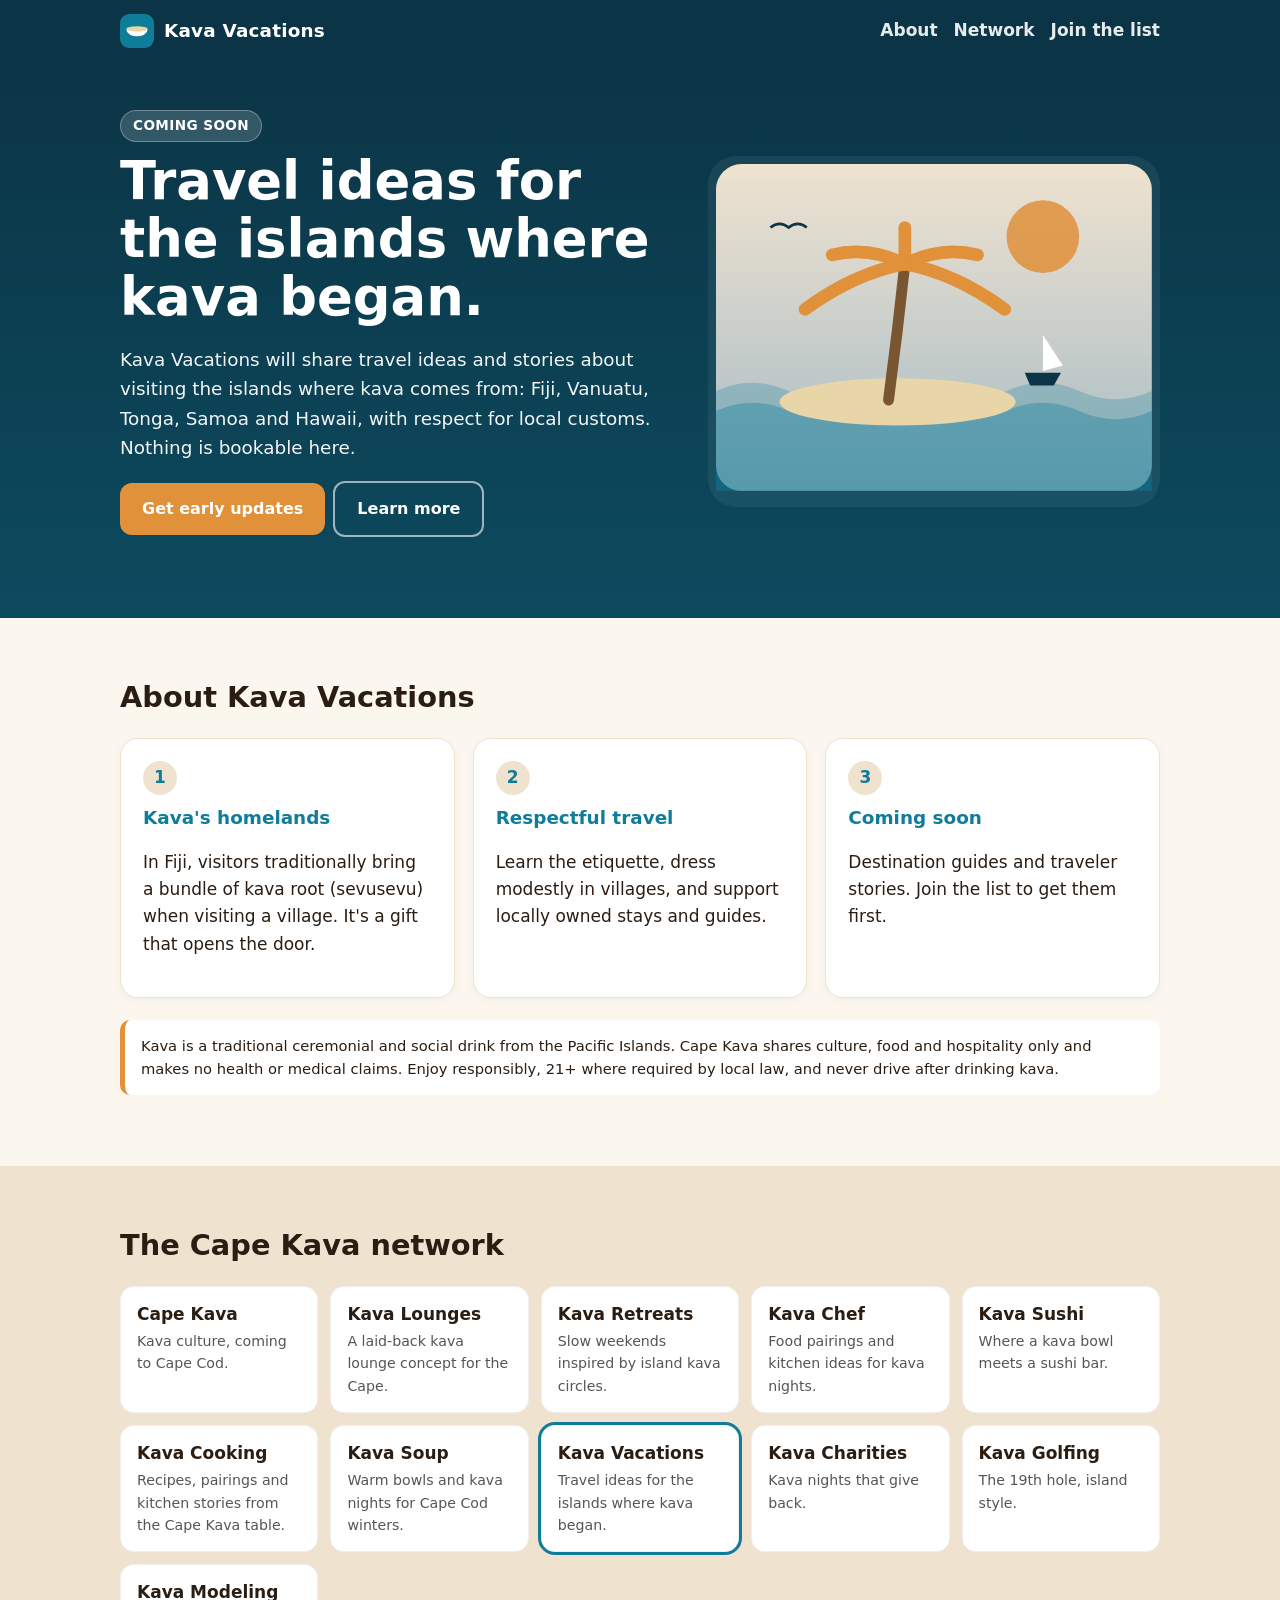
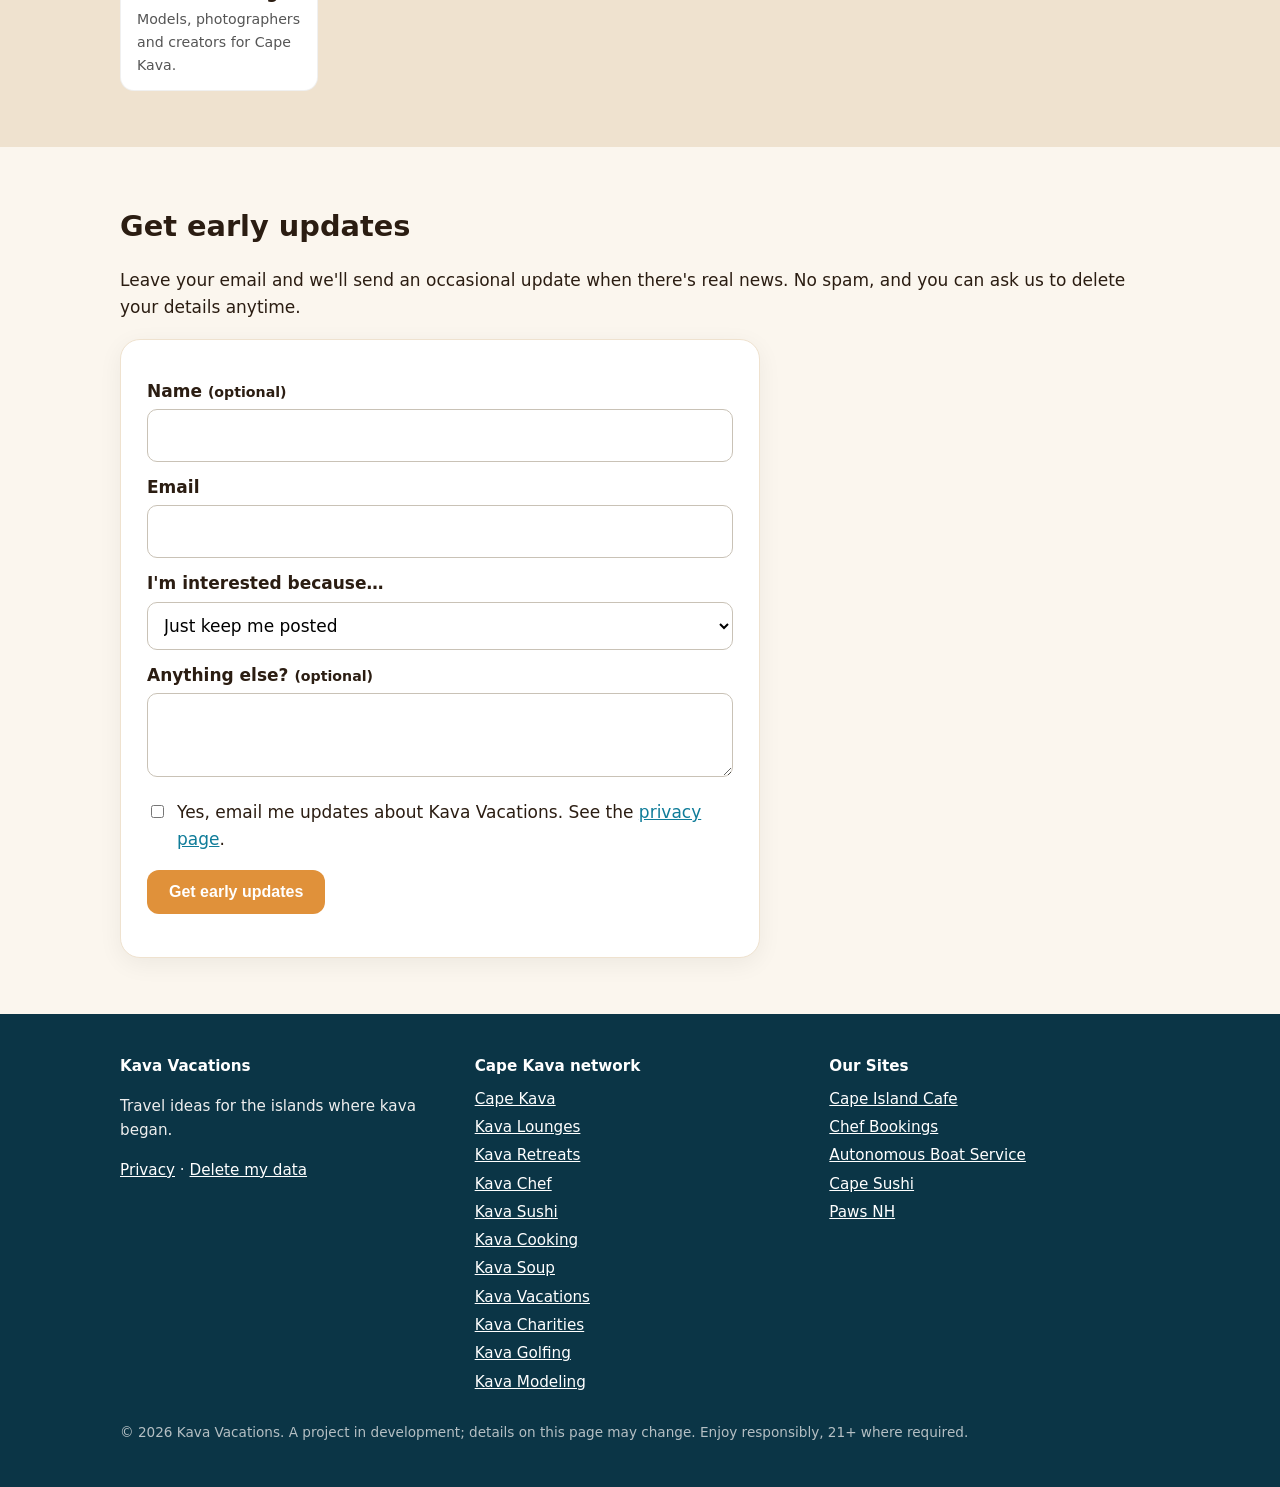
==== index.html @ c7f7d761 "Landing page from domain batch generator" ====
<!doctype html>
<html lang="en">
<head>
<meta charset="utf-8">
<meta name="viewport" content="width=device-width,initial-scale=1">
<title>Kava Vacations: Travel ideas for the islands where kava began.</title>
<meta name="description" content="Travel ideas for the islands where kava began. Kava Vacations will share travel ideas and stories about visiting the islands where kava comes from: Fiji, Vanuatu, Tonga, Samoa and Hawaii, with respect for local customs.">
<link rel="canonical" href="https://platinum00001.github.io/kavavacations.com/">
<meta name="theme-color" content="#0b3546">
<meta property="og:type" content="website">
<meta property="og:site_name" content="Kava Vacations">
<meta property="og:title" content="Kava Vacations: Travel ideas for the islands where kava began.">
<meta property="og:description" content="Travel ideas for the islands where kava began. Kava Vacations will share travel ideas and stories about visiting the islands where kava comes from: Fiji, Vanuatu, Tonga, Samoa and Hawaii, with respect for local customs.">
<meta property="og:url" content="https://platinum00001.github.io/kavavacations.com/">
<meta property="og:image" content="https://platinum00001.github.io/kavavacations.com/og.png">
<meta property="og:image:width" content="1200"><meta property="og:image:height" content="630">
<meta name="twitter:card" content="summary_large_image">
<meta name="twitter:title" content="Kava Vacations: Travel ideas for the islands where kava began.">
<meta name="twitter:description" content="Travel ideas for the islands where kava began. Kava Vacations will share travel ideas and stories about visiting the islands where kava comes from: Fiji, Vanuatu, Tonga, Samoa and Hawaii, with respect for local customs.">
<meta name="twitter:image" content="https://platinum00001.github.io/kavavacations.com/og.png">
<link rel="icon" href="favicon.svg" type="image/svg+xml">
<link rel="icon" href="favicon-32.png" sizes="32x32" type="image/png">
<link rel="apple-touch-icon" href="apple-touch-icon.png">
<link rel="manifest" href="site.webmanifest">
<link rel="stylesheet" href="css/style.css">
</head>
<body>
<header class="top"><div class="wrap">
<a class="brand" href="./"><img src="favicon.svg" alt="" width="34" height="34">Kava Vacations</a>
<nav><a href="./#about" class="opt">About</a><a href="./#network" class="opt">Network</a><a href="./#join">Join the list</a></nav>
</div></header>
<main>
<section class="hero"><div class="wrap">
<div><span class="badge">Coming soon</span><h1>Travel ideas for the islands where kava began.</h1><p class="lead">Kava Vacations will share travel ideas and stories about visiting the islands where kava comes from: Fiji, Vanuatu, Tonga, Samoa and Hawaii, with respect for local customs. Nothing is bookable here.</p>
<p><a class="btn" href="#join">Get early updates</a><a class="btn ghost" href="#about">Learn more</a></p></div>
<div class="art"><svg viewBox="0 0 480 360" xmlns="http://www.w3.org/2000/svg" role="img" aria-hidden="true"><defs><linearGradient id="sky" x1="0" y1="0" x2="0" y2="1"><stop offset="0" stop-color="#efe2cf"/><stop offset="1" stop-color="#ffffff" stop-opacity="0.6"/></linearGradient></defs><rect width="480" height="360" rx="28" fill="url(#sky)"/><circle cx="360" cy="80" r="40" fill="#e0913a" opacity=".85"/><path d="M0 250 q40 -18 80 0 t80 0 t80 0 t80 0 t80 0 t80 0 v110 h-480z" fill="#0f7c99" opacity=".25"/><path d="M0 272 q40 -18 80 0 t80 0 t80 0 t80 0 t80 0 t80 0 v88 h-480z" fill="#0f7c99" opacity=".35"/><ellipse cx="200" cy="262" rx="130" ry="26" fill="#e9d6a8"/><path d="M190 260 q10 -75.0 18 -150" stroke="#7a5532" stroke-width="12" fill="none" stroke-linecap="round"/><path d="M208 110 q-40 -20 -80 -10" stroke="#e0913a" stroke-width="14" fill="none" stroke-linecap="round"/><path d="M208 110 q40 -20 80 -10" stroke="#e0913a" stroke-width="14" fill="none" stroke-linecap="round"/><path d="M208 110 q-55 10 -110 50" stroke="#e0913a" stroke-width="14" fill="none" stroke-linecap="round"/><path d="M208 110 q55 10 110 50" stroke="#e0913a" stroke-width="14" fill="none" stroke-linecap="round"/><path d="M208 110 q0 -35 0 -40" stroke="#e0913a" stroke-width="14" fill="none" stroke-linecap="round"/><path d="M340 230 l40 0 l-8 14 h-26z" fill="#0b3546"/><path d="M360 228 v-40 l22 34z" fill="#fff"/><path d="M60 70 q10 -8 20 0 q10 -8 20 0" stroke="#0b3546" stroke-width="3" fill="none"/></svg></div>
</div></section>
<section id="about"><div class="wrap"><h2>About Kava Vacations</h2><div class="cards"><div class="card"><span class="n">1</span><h3>Kava&#x27;s homelands</h3><p>In Fiji, visitors traditionally bring a bundle of kava root (sevusevu) when visiting a village. It&#x27;s a gift that opens the door.</p></div><div class="card"><span class="n">2</span><h3>Respectful travel</h3><p>Learn the etiquette, dress modestly in villages, and support locally owned stays and guides.</p></div><div class="card"><span class="n">3</span><h3>Coming soon</h3><p>Destination guides and traveler stories. Join the list to get them first.</p></div></div><p class="note">Kava is a traditional ceremonial and social drink from the Pacific Islands. Cape Kava shares culture, food and hospitality only and makes no health or medical claims. Enjoy responsibly, 21+ where required by local law, and never drive after drinking kava.</p></div></section>
<section class="band" id="network"><div class="wrap"><h2>The Cape Kava network</h2><div class="net"><a href="https://platinum00001.github.io/kapekava.com/">Cape Kava<small>Kava culture, coming to Cape Cod.</small></a><a href="https://platinum00001.github.io/kavalounges.com/">Kava Lounges<small>A laid-back kava lounge concept for the Cape.</small></a><a href="https://platinum00001.github.io/kavaretreats.com/">Kava Retreats<small>Slow weekends inspired by island kava circles.</small></a><a href="https://platinum00001.github.io/kavachef.com/">Kava Chef<small>Food pairings and kitchen ideas for kava nights.</small></a><a href="https://platinum00001.github.io/kavasushi.com/">Kava Sushi<small>Where a kava bowl meets a sushi bar.</small></a><a href="https://platinum00001.github.io/kavacooking.com/">Kava Cooking<small>Recipes, pairings and kitchen stories from the Cape Kava table.</small></a><a href="https://platinum00001.github.io/kavasoup.com/">Kava Soup<small>Warm bowls and kava nights for Cape Cod winters.</small></a><a href="https://platinum00001.github.io/kavavacations.com/" class="here" aria-current="page">Kava Vacations<small>Travel ideas for the islands where kava began.</small></a><a href="https://platinum00001.github.io/kavacharities.com/">Kava Charities<small>Kava nights that give back.</small></a><a href="https://platinum00001.github.io/kavagolfing.com/">Kava Golfing<small>The 19th hole, island style.</small></a><a href="https://platinum00001.github.io/kavamodeling.com/">Kava Modeling<small>Models, photographers and creators for Cape Kava.</small></a></div></div></section>
<section id="join"><div class="wrap"><h2>Get early updates</h2>
<p>Leave your email and we'll send an occasional update when there's real news. No spam, and you can ask us to delete your details anytime.</p>
<form class="signup" id="signup" novalidate>
<label for="f-name">Name <small>(optional)</small></label><input id="f-name" name="name" type="text" maxlength="120" autocomplete="name">
<label for="f-email">Email</label><input id="f-email" name="email" type="email" maxlength="200" required autocomplete="email">
<label for="f-interest">I'm interested because…</label><select id="f-interest" name="interest"><option>Just keep me posted</option><option>Send me destination guides</option><option>I&#x27;d join a group trip someday</option><option>I&#x27;ve traveled there and want to share</option></select>
<label for="f-note">Anything else? <small>(optional)</small></label><textarea id="f-note" name="note" maxlength="600"></textarea>
<div class="hp" aria-hidden="true"><label for="f-web">Website</label><input id="f-web" name="website_url" type="text" tabindex="-1" autocomplete="off"></div>
<label class="check"><input type="checkbox" name="consent" required> <span>Yes, email me updates about Kava Vacations. See the <a href="privacy.html">privacy page</a>.</span></label>
<p><button class="btn" type="submit">Get early updates</button></p>
<div class="msg" id="signup-msg" role="status" aria-live="polite"></div>
</form></div></section>
</main>
<footer><div class="wrap">
<div class="cols">
<div><h4>Kava Vacations</h4><p>Travel ideas for the islands where kava began.</p><p><a href="privacy.html">Privacy</a> · <a href="privacy.html#data-deletion">Delete my data</a></p></div>
<div><h4>Cape Kava network</h4><ul><li><a href="https://platinum00001.github.io/kapekava.com/">Cape Kava</a></li><li><a href="https://platinum00001.github.io/kavalounges.com/">Kava Lounges</a></li><li><a href="https://platinum00001.github.io/kavaretreats.com/">Kava Retreats</a></li><li><a href="https://platinum00001.github.io/kavachef.com/">Kava Chef</a></li><li><a href="https://platinum00001.github.io/kavasushi.com/">Kava Sushi</a></li><li><a href="https://platinum00001.github.io/kavacooking.com/">Kava Cooking</a></li><li><a href="https://platinum00001.github.io/kavasoup.com/">Kava Soup</a></li><li><a href="https://platinum00001.github.io/kavavacations.com/">Kava Vacations</a></li><li><a href="https://platinum00001.github.io/kavacharities.com/">Kava Charities</a></li><li><a href="https://platinum00001.github.io/kavagolfing.com/">Kava Golfing</a></li><li><a href="https://platinum00001.github.io/kavamodeling.com/">Kava Modeling</a></li></ul></div><div><h4>Our Sites</h4><ul><li><a href="https://capeislandcafe.com/">Cape Island Cafe</a></li><li><a href="https://chefbookings.org/">Chef Bookings</a></li><li><a href="https://platinum00001.github.io/autonomousboatservice.com/">Autonomous Boat Service</a></li><li><a href="https://platinum00001.github.io/capesushi.com/">Cape Sushi</a></li><li><a href="https://platinum00001.github.io/pawsnh.com/">Paws NH</a></li></ul></div>
</div>
<p class="fine">© 2026 Kava Vacations. A project in development; details on this page may change. Enjoy responsibly, 21+ where required.</p>
</div></footer>
<script type="application/ld+json">{"@context": "https://schema.org", "@type": "WebSite", "name": "Kava Vacations", "url": "https://platinum00001.github.io/kavavacations.com/", "description": "Travel ideas for the islands where kava began."}</script>
<script src="config.js"></script><script src="js/form.js"></script>
</body></html>
---- css/style.css ----
:root{--bg:#fbf6ee;--ink:#2b1d12;--accent:#0f7c99;--accent2:#e0913a;--soft:#efe2cf;--hero:#0b3546}
*{box-sizing:border-box}html{scroll-behavior:smooth}
body{margin:0;font:17px/1.6 system-ui,-apple-system,"Segoe UI",Roboto,Helvetica,Arial,sans-serif;color:var(--ink);background:var(--bg)}
a{color:var(--accent)}img,svg{max-width:100%;height:auto}
.wrap{max-width:1080px;margin:0 auto;padding:0 20px}
header.top{background:var(--hero);color:#fff}
header.top .wrap{display:flex;align-items:center;justify-content:space-between;gap:12px;padding-top:14px;padding-bottom:14px}
.brand{display:flex;align-items:center;gap:10px;color:#fff;text-decoration:none;font-weight:800;font-size:1.15rem;letter-spacing:.2px}
.brand img{width:34px;height:34px;border-radius:9px}
header.top nav a{color:#fff;opacity:.9;margin-left:16px;text-decoration:none;font-weight:600}
header.top nav a:hover{opacity:1;text-decoration:underline}
.hero{background:linear-gradient(180deg,var(--hero),color-mix(in srgb,var(--hero) 70%,var(--accent)));color:#fff;padding:48px 0 64px}
.hero .wrap{display:grid;grid-template-columns:1.1fr .9fr;gap:36px;align-items:center}
.hero h1{font-size:clamp(2rem,4.6vw,3.3rem);line-height:1.1;margin:.2em 0 .3em}
.hero p.lead{font-size:1.15rem;opacity:.95;max-width:38em}
.badge{display:inline-block;background:rgba(255,255,255,.16);border:1px solid rgba(255,255,255,.3);padding:4px 12px;border-radius:99px;font-size:.85rem;font-weight:700;letter-spacing:.4px;text-transform:uppercase}
.btn{display:inline-block;background:var(--accent2);color:#fff;font-weight:700;padding:13px 22px;border-radius:12px;text-decoration:none;border:0;cursor:pointer;font-size:1rem}
.btn:hover{filter:brightness(1.08)}
.btn.ghost{background:transparent;border:2px solid rgba(255,255,255,.6);margin-left:8px}
.art{background:rgba(255,255,255,.06);border-radius:28px;padding:8px}
section{padding:56px 0}
section h2{font-size:1.8rem;margin:0 0 18px}
.cards{display:grid;grid-template-columns:repeat(auto-fit,minmax(230px,1fr));gap:18px}
.card{background:#fff;border:1px solid var(--soft);border-radius:18px;padding:22px;box-shadow:0 2px 10px rgba(0,0,0,.04)}
.card h3{margin:.1em 0 .4em;font-size:1.15rem;color:var(--accent)}
.card .n{display:inline-grid;place-items:center;width:34px;height:34px;border-radius:50%;background:var(--soft);color:var(--accent);font-weight:800;margin-bottom:6px}
.band{background:var(--soft)}
.net{display:grid;grid-template-columns:repeat(auto-fit,minmax(180px,1fr));gap:12px}
.net a{display:block;background:#fff;border-radius:14px;padding:14px 16px;text-decoration:none;color:var(--ink);border:1px solid rgba(0,0,0,.06);font-weight:700}
.net a small{display:block;font-weight:400;color:#555;margin-top:2px}
.net a.here{outline:3px solid var(--accent);pointer-events:none}
form.signup{background:#fff;border-radius:20px;padding:26px;border:1px solid var(--soft);max-width:640px;box-shadow:0 6px 24px rgba(0,0,0,.06)}
form.signup label{display:block;font-weight:700;margin:12px 0 4px}
form.signup input[type=text],form.signup input[type=email],form.signup select,form.signup textarea{width:100%;padding:12px;border:1px solid #c9c2b6;border-radius:10px;font:inherit;background:#fff}
form.signup textarea{min-height:84px}
form.signup .check{display:flex;gap:10px;align-items:flex-start;font-weight:400;margin-top:14px}
form.signup .check input{margin-top:6px}
.hp{position:absolute!important;left:-9999px!important;width:1px;height:1px;overflow:hidden}
.msg{margin-top:14px;padding:12px 14px;border-radius:10px;display:none}
.msg.ok{display:block;background:#e6f4ea;color:#1e5b2f}.msg.err{display:block;background:#fdecea;color:#8a1c12}
.note{font-size:.92rem;background:#fff;border-left:5px solid var(--accent2);padding:14px 16px;border-radius:10px;margin-top:22px}
footer{background:var(--hero);color:#eee;padding:40px 0 30px;font-size:.95rem}
footer a{color:#fff}
footer .cols{display:grid;grid-template-columns:repeat(auto-fit,minmax(220px,1fr));gap:24px}
footer h4{margin:0 0 8px;color:#fff}
footer ul{list-style:none;padding:0;margin:0}footer li{margin:4px 0}
footer .fine{opacity:.75;margin-top:24px;font-size:.85rem}
.prose{max-width:760px}.prose h2{margin-top:1.4em}
@media (max-width:820px){.hero .wrap{grid-template-columns:1fr}.art{max-width:420px}header.top nav a{margin-left:10px;font-size:.92rem}}
@media (max-width:480px){header.top nav .opt{display:none}.btn.ghost{margin:10px 0 0}}
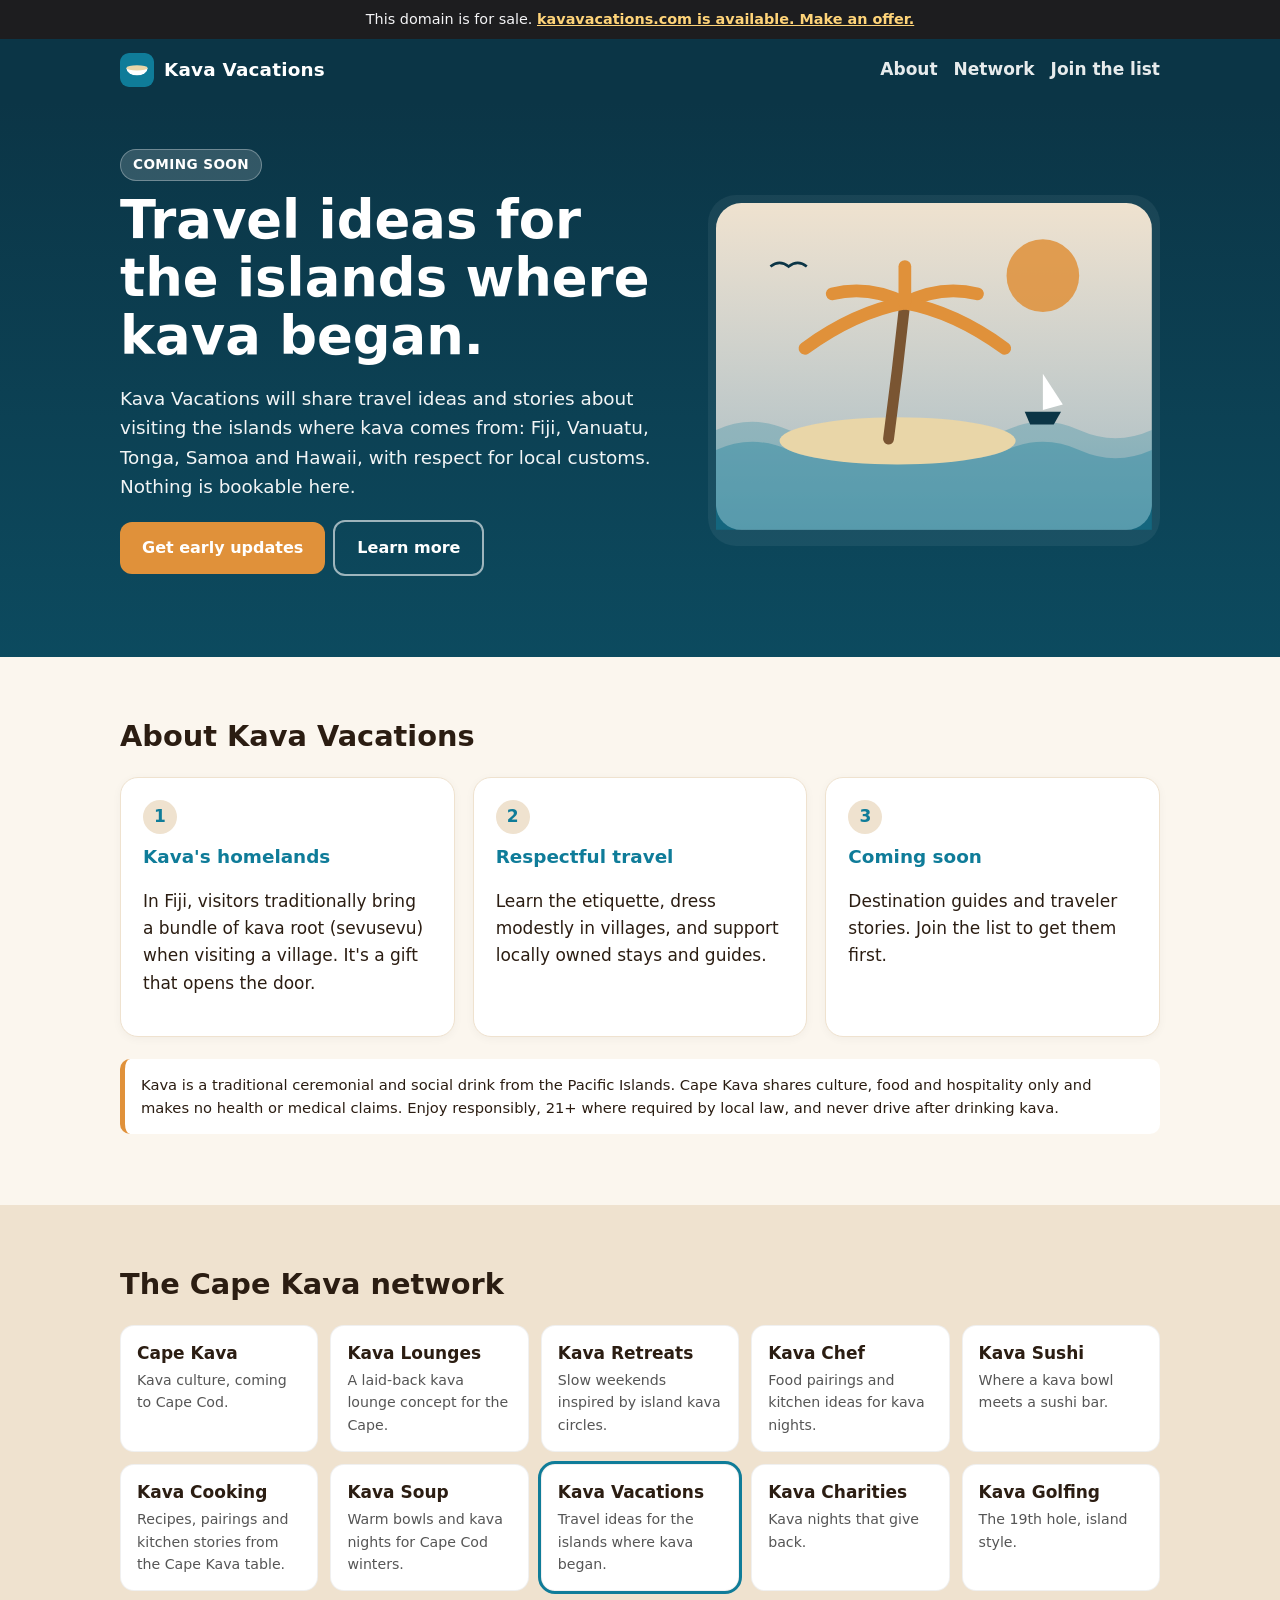
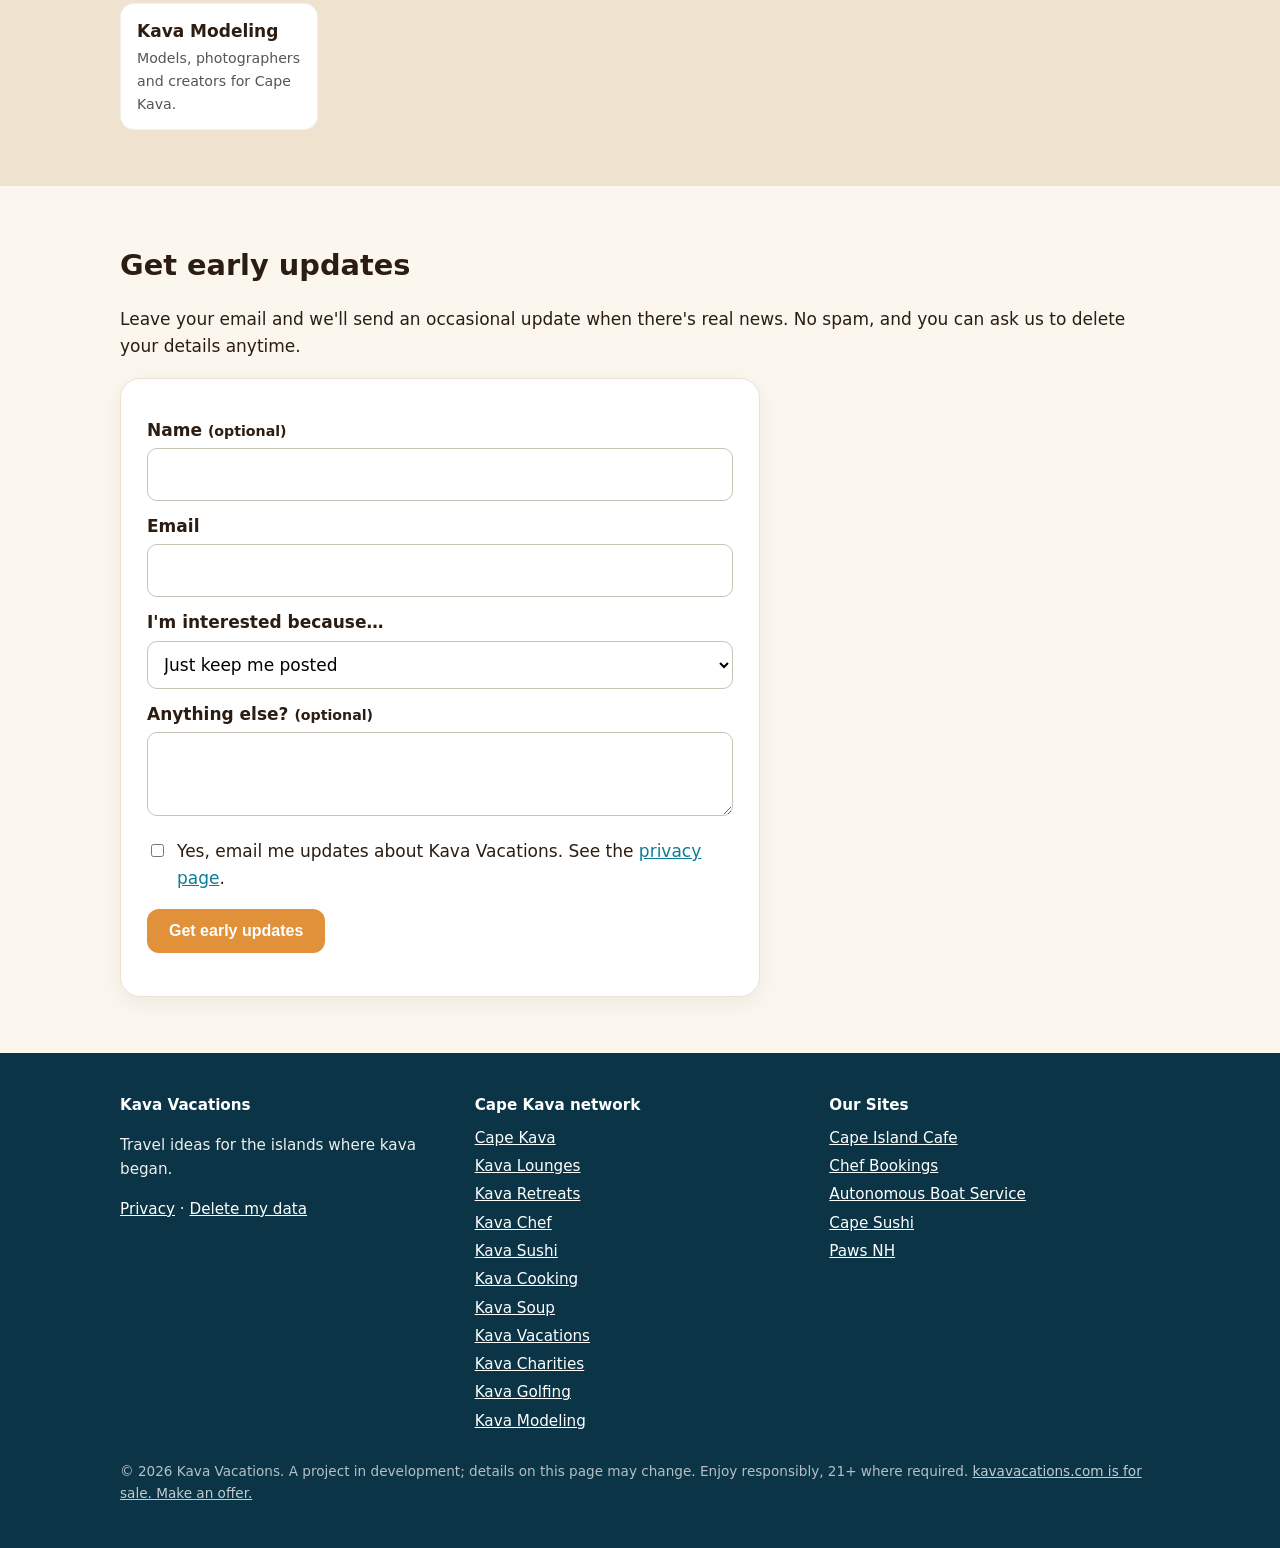
==== commit cdb3cce9: "Add for-sale notice linking to Afternic" ====
--- a/index.html
+++ b/index.html
@@ -25,6 +25,7 @@
 <link rel="stylesheet" href="css/style.css">
 </head>
 <body>
+<div class="forsale" style="background:#1d1d1f;color:#f5f5f7;text-align:center;font-size:.9rem;padding:8px 12px">This domain is for sale. <a href="https://www.afternic.com/domain/kavavacations.com" target="_blank" rel="noopener" style="color:#ffd479;font-weight:600">kavavacations.com is available. Make an offer.</a></div>
 <header class="top"><div class="wrap">
 <a class="brand" href="./"><img src="favicon.svg" alt="" width="34" height="34">Kava Vacations</a>
 <nav><a href="./#about" class="opt">About</a><a href="./#network" class="opt">Network</a><a href="./#join">Join the list</a></nav>
@@ -55,7 +56,7 @@
 <div><h4>Kava Vacations</h4><p>Travel ideas for the islands where kava began.</p><p><a href="privacy.html">Privacy</a> · <a href="privacy.html#data-deletion">Delete my data</a></p></div>
 <div><h4>Cape Kava network</h4><ul><li><a href="https://platinum00001.github.io/kapekava.com/">Cape Kava</a></li><li><a href="https://platinum00001.github.io/kavalounges.com/">Kava Lounges</a></li><li><a href="https://platinum00001.github.io/kavaretreats.com/">Kava Retreats</a></li><li><a href="https://platinum00001.github.io/kavachef.com/">Kava Chef</a></li><li><a href="https://platinum00001.github.io/kavasushi.com/">Kava Sushi</a></li><li><a href="https://platinum00001.github.io/kavacooking.com/">Kava Cooking</a></li><li><a href="https://platinum00001.github.io/kavasoup.com/">Kava Soup</a></li><li><a href="https://platinum00001.github.io/kavavacations.com/">Kava Vacations</a></li><li><a href="https://platinum00001.github.io/kavacharities.com/">Kava Charities</a></li><li><a href="https://platinum00001.github.io/kavagolfing.com/">Kava Golfing</a></li><li><a href="https://platinum00001.github.io/kavamodeling.com/">Kava Modeling</a></li></ul></div><div><h4>Our Sites</h4><ul><li><a href="https://capeislandcafe.com/">Cape Island Cafe</a></li><li><a href="https://chefbookings.org/">Chef Bookings</a></li><li><a href="https://platinum00001.github.io/autonomousboatservice.com/">Autonomous Boat Service</a></li><li><a href="https://platinum00001.github.io/capesushi.com/">Cape Sushi</a></li><li><a href="https://platinum00001.github.io/pawsnh.com/">Paws NH</a></li></ul></div>
 </div>
-<p class="fine">© 2026 Kava Vacations. A project in development; details on this page may change. Enjoy responsibly, 21+ where required.</p>
+<p class="fine">© 2026 Kava Vacations. A project in development; details on this page may change. Enjoy responsibly, 21+ where required. <a href="https://www.afternic.com/domain/kavavacations.com" target="_blank" rel="noopener">kavavacations.com is for sale. Make an offer.</a></p>
 </div></footer>
 <script type="application/ld+json">{"@context": "https://schema.org", "@type": "WebSite", "name": "Kava Vacations", "url": "https://platinum00001.github.io/kavavacations.com/", "description": "Travel ideas for the islands where kava began."}</script>
 <script src="config.js"></script><script src="js/form.js"></script>
